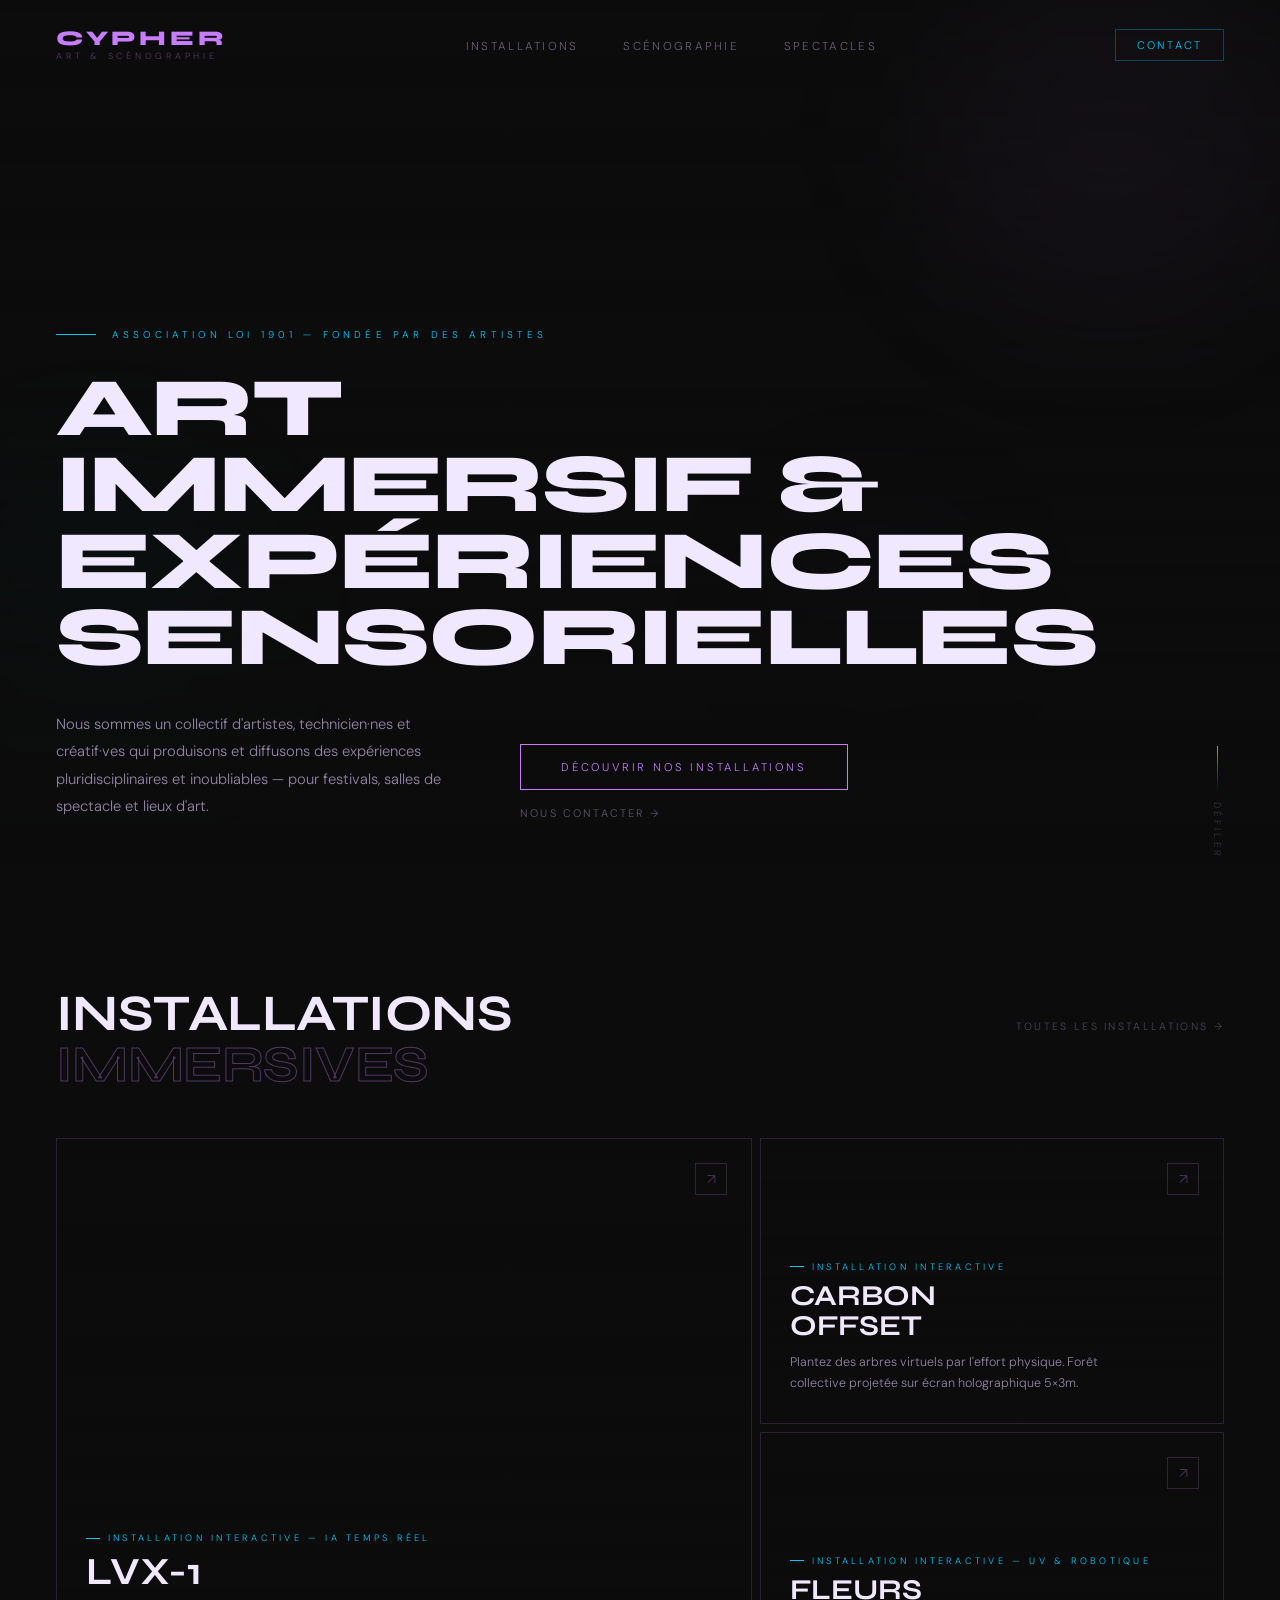
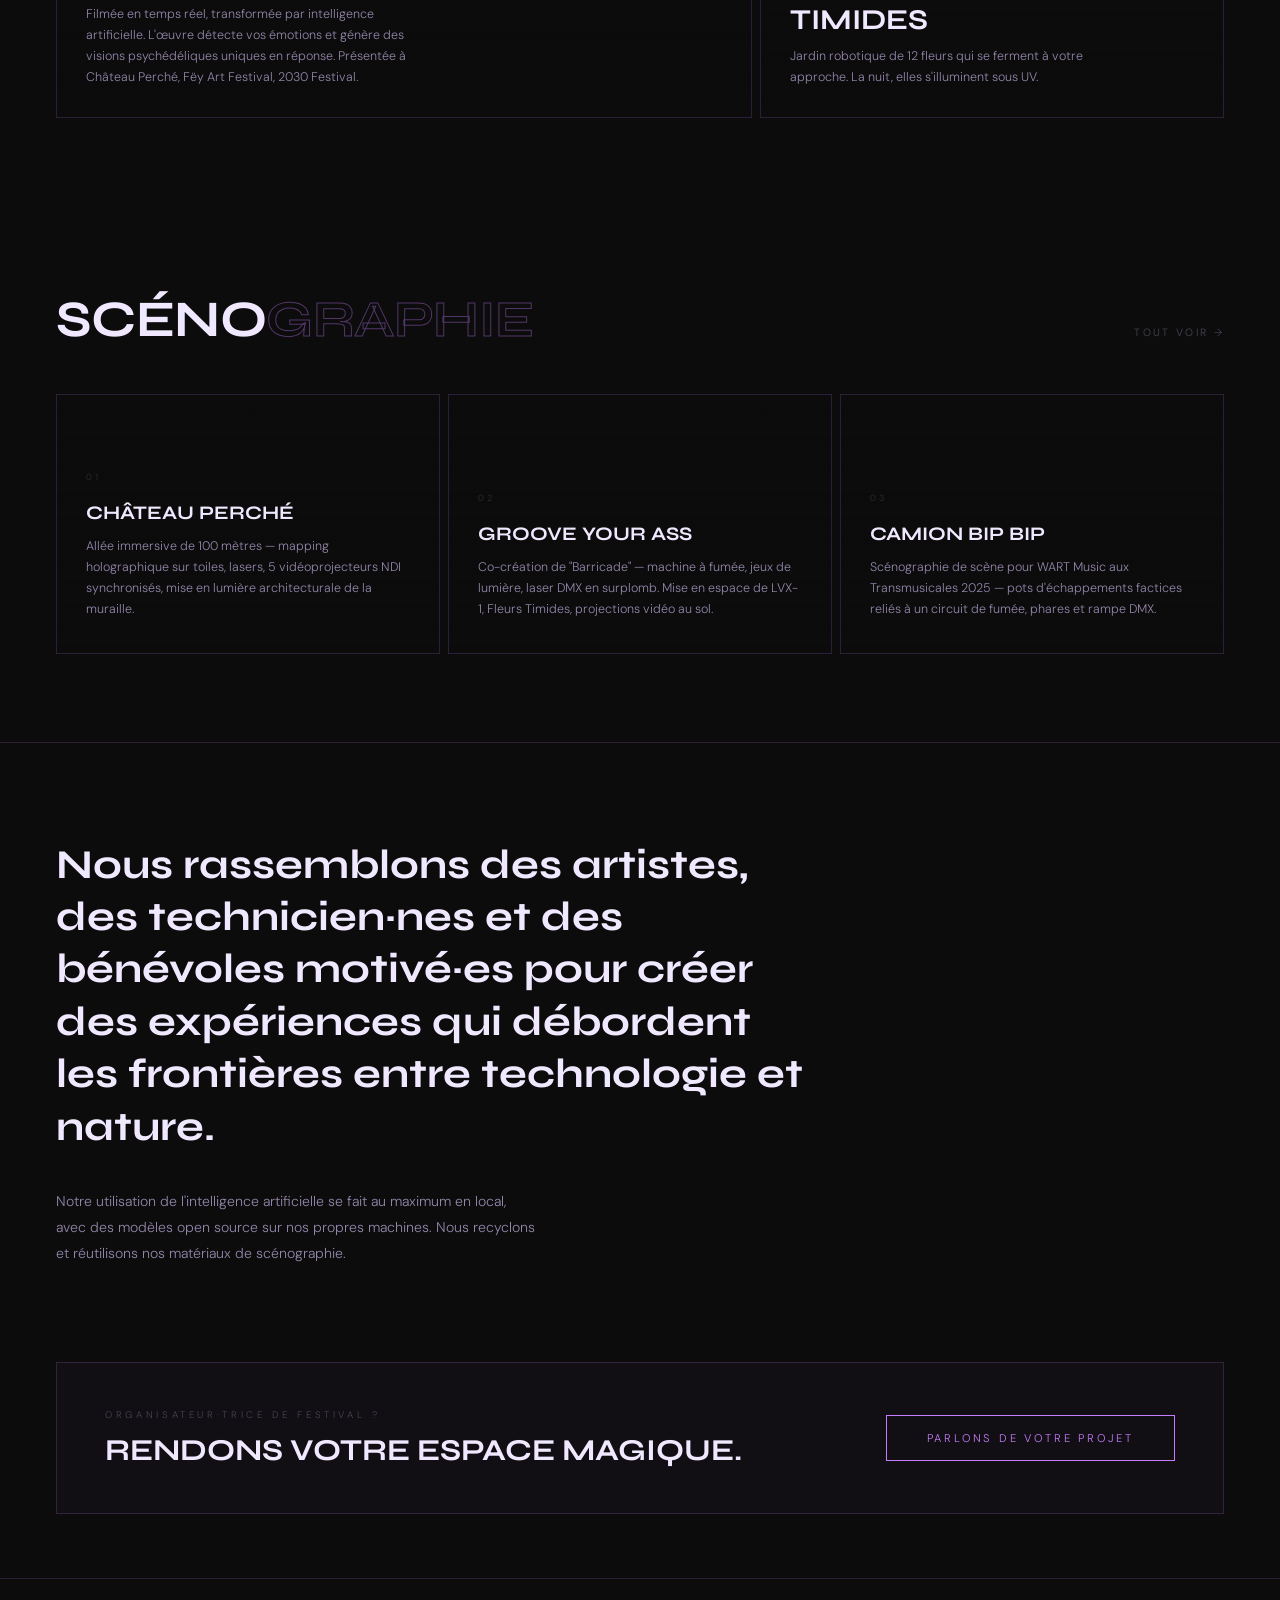
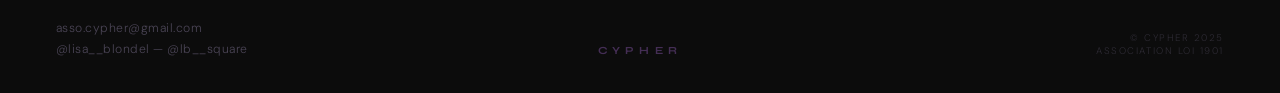
==== index.html @ 3e1b0156 "Add files via upload" ====
<!DOCTYPE html>
<html lang="fr">
<head>
  <meta charset="UTF-8" />
  <meta name="viewport" content="width=device-width, initial-scale=1.0" />
  <title>Cypher — Art Immersif & Scénographie</title>
  <meta name="description" content="Cypher produit des installations immersives, scénographies de festival et spectacles vivants." />
  <link rel="preconnect" href="https://fonts.googleapis.com" />
  <link rel="preconnect" href="https://fonts.gstatic.com" crossorigin />
  <link href="https://fonts.googleapis.com/css2?family=Syne:wght@400;700;800&family=DM+Sans:ital,opsz,wght@0,9..40,300;0,9..40,400;1,9..40,300&display=swap" rel="stylesheet" />
  <link rel="stylesheet" href="style.css" />
</head>
<body>

  <!-- Orbes ambiance -->
  <div class="orbe orbe-1" aria-hidden="true"></div>
  <div class="orbe orbe-2" aria-hidden="true"></div>
  <div class="orbe orbe-3" aria-hidden="true"></div>

  <div class="page">

  <nav id="nav">
      <a href="index.html" class="nav-logo">
        <span class="nav-logo-mot">Cypher</span>
        <span class="nav-logo-sous">Art & Scénographie</span>
      </a>
      <ul class="nav-liens">
        <li><a href="projets.html">Installations</a></li>
        <li><a href="scenographie.html">Scénographie</a></li>
        <li><a href="spectacles.html">Spectacles</a></li>
      </ul>
      <a href="contact.html" class="nav-contact">Contact</a>
      <button class="nav-hamburger" id="hamburger" aria-label="Menu">
        <span></span><span></span><span></span>
      </button>
    </nav>
    <div class="nav-drawer" id="drawer">
      <a href="projets.html">Installations</a>
      <a href="scenographie.html">Scénographie</a>
      <a href="spectacles.html">Spectacles</a>
      <a href="contact.html" class="drawer-contact">Contact</a>
    </div>

<!-- Curseur personnalisé -->
  <!-- Canvas d'ambiance -->
  

    <!-- ─── NAVIGATION ─── -->
    

    <!-- Drawer mobile -->
    <!-- ─── HERO ─── -->
    <section class="hero">
      <div class="hero-voile"></div>
      <div class="hero-contenu">
        <div class="hero-label">
          <div class="hero-label-trait"></div>
          <span class="hero-label-texte">Association loi 1901 — Fondée par des artistes</span>
        </div>

        <h1 class="hero-h1">
          <span class="ligne-pleine">Art immersif</span>
          <span class="ligne-contour">&amp; expériences</span>
          <span class="ligne-mixte"><span class="mot-cyan">sensorielles</span></span>
        </h1>

        <div class="hero-bas">
          <p class="hero-desc">
            Nous sommes un collectif d'artistes, technicien·nes et créatif·ves qui produisons et diffusons des expériences pluridisciplinaires et inoubliables — pour festivals, salles de spectacle et lieux d'art.
          </p>
          <div class="hero-cta">
            <a href="projets.html" class="btn-principal">Découvrir nos installations</a>
            <a href="contact.html" class="btn-secondaire">Nous contacter →</a>
          </div>
        </div>
      </div>

      <div class="scroll-hint">
        <div class="scroll-hint-ligne"></div>
        Défiler
      </div>
    </section>

    <!-- ─── INSTALLATIONS IMMERSIVES ─── -->
    <section>
      <div class="section-entete">
        <h2 class="section-titre">
          Installations<br><span class="contour">immersives</span>
        </h2>
        <a href="projets.html" class="lien-tout">Toutes les installations →</a>
      </div>

      <div class="projets-grille">

        <!-- LVX-1 — grande carte -->
        <a href="projets.html#lvx1" class="carte-projet grande carte-lvx" data-observe>
          <div class="carte-fleche">↗</div>
          <div class="carte-contenu">
            <div class="carte-categorie">Installation interactive — IA temps réel</div>
            <h3 class="carte-titre">LVX-1</h3>
            <p class="carte-desc">
              Filmée en temps réel, transformée par intelligence artificielle. L'œuvre détecte vos émotions et génère des visions psychédéliques uniques en réponse. Présentée à Château Perché, Fëy Art Festival, 2030 Festival.
            </p>
          </div>
        </a>

        <!-- Carbon Offset -->
        <a href="projets.html#carbon" class="carte-projet carte-carbon" data-observe>
          <div class="carte-fleche">↗</div>
          <div class="carte-contenu">
            <div class="carte-categorie">Installation interactive</div>
            <h3 class="carte-titre">Carbon<br>Offset</h3>
            <p class="carte-desc">Plantez des arbres virtuels par l'effort physique. Forêt collective projetée sur écran holographique 5×3m.</p>
          </div>
        </a>

        <!-- Fleurs Timides -->
        <a href="projets.html#fleurs" class="carte-projet carte-fleurs" data-observe>
          <div class="carte-fleche">↗</div>
          <div class="carte-contenu">
            <div class="carte-categorie">Installation interactive — UV & robotique</div>
            <h3 class="carte-titre">Fleurs<br>Timides</h3>
            <p class="carte-desc">Jardin robotique de 12 fleurs qui se ferment à votre approche. La nuit, elles s'illuminent sous UV.</p>
          </div>
        </a>

      </div>
    </section>

    <!-- ─── SCÉNOGRAPHIE ─── -->
    <section>
      <div class="section-entete">
        <h2 class="section-titre">
          Scéno<span class="contour">graphie</span>
        </h2>
        <a href="scenographie.html" class="lien-tout">Tout voir →</a>
      </div>

      <div class="scenographie-grille">

        <a href="scenographie.html#chateau" class="carte-sceno" data-observe>
          <div class="carte-sceno-bg" style="background-image: url('images/cp-main.jpg'); background-position: center 40%;"></div>
          <div class="carte-sceno-voile"></div>
          <div class="sceno-num">01</div>
          <h3 class="sceno-titre">Château Perché</h3>
          <p class="sceno-desc">Allée immersive de 100 mètres — mapping holographique sur toiles, lasers, 5 vidéoprojecteurs NDI synchronisés, mise en lumière architecturale de la muraille.</p>
        </a>

        <a href="scenographie.html#gya" class="carte-sceno" data-observe>
          <div class="carte-sceno-bg" style="background-image: url('images/gya-main.jpg');"></div>
          <div class="carte-sceno-voile"></div>
          <div class="sceno-num">02</div>
          <h3 class="sceno-titre">Groove Your Ass</h3>
          <p class="sceno-desc">Co-création de "Barricade" — machine à fumée, jeux de lumière, laser DMX en surplomb. Mise en espace de LVX-1, Fleurs Timides, projections vidéo au sol.</p>
        </a>

        <a href="scenographie.html#cbb" class="carte-sceno" data-observe>
          <div class="carte-sceno-bg" style="background-image: url('images/cbb-main.jpg');"></div>
          <div class="carte-sceno-voile"></div>
          <div class="sceno-num">03</div>
          <h3 class="sceno-titre">Camion Bip Bip</h3>
          <p class="sceno-desc">Scénographie de scène pour WART Music aux Transmusicales 2025 — pots d'échappements factices reliés à un circuit de fumée, phares et rampe DMX.</p>
        </a>

      </div>
    </section>

    <!-- ─── MANIFESTE ─── -->
    <div class="manifeste">
      <div class="manifeste-orbe"></div>
      <blockquote class="manifeste-citation">
        Nous rassemblons des artistes, des technicien·nes et des <span class="mot-highlight">bénévoles motivé·es</span> pour créer des expériences qui débordent <span class="mot-highlight">les frontières</span> entre technologie et nature.
      </blockquote>
      <p class="manifeste-sous">
        Notre utilisation de l'intelligence artificielle se fait au maximum en local, avec des modèles open source sur nos propres machines. Nous recyclons et réutilisons nos matériaux de scénographie.
    </div>

    <!-- ─── CONTACT STRIP ─── -->
    <div class="contact-strip">
      <div>
        <div class="contact-pre">Organisateur·trice de festival ?</div>
        <div class="contact-titre">Rendons votre espace magique.</div>
      </div>
      <a href="contact.html" class="btn-principal">Parlons de votre projet</a>
    </div>

    <!-- ─── FOOTER ─── -->
    <footer>
      <div class="footer-infos">
        <a href="mailto:asso.cypher@gmail.com">asso.cypher@gmail.com</a>
        <a href="https://instagram.com/lisa__blondel" target="_blank">@lisa__blondel — @lb__square</a>
      </div>
      <div class="footer-logo">Cypher</div>
      <div class="footer-copy">© Cypher 2025<br>Association loi 1901</div>
    </footer>

  </div><!-- .page -->
  <script src="main.js"></script>
</body>
</html>
---- style.css ----
/* ═══════════════════════════════════════════════
   CYPHER — style.css
   Design : Demi-teinte
   Noir + Violet/Cyan, orbes CSS, zéro canvas
   ═══════════════════════════════════════════════ */

/* ─── VARIABLES ─── */
:root {
  --noir:    #0c0c0c;
  --cyan:    #00c8ff;
  --violet:  #c77dff;
  --blanc:   #f0e8ff;
  --texte:   rgba(220, 200, 255, 0.65);
  --bordure: rgba(199, 125, 255, 0.18);
  --font-t:  'Syne', sans-serif;
  --font-c:  'DM Sans', sans-serif;
}

/* ─── RESET ─── */
*, *::before, *::after { margin:0; padding:0; box-sizing:border-box; }
html { scroll-behavior: smooth; }

body {
  background: var(--noir);
  color: var(--blanc);
  font-family: var(--font-c);
  font-weight: 300;
  overflow-x: hidden;
}

a { text-decoration: none; color: inherit; }
img { display: block; max-width: 100%; }

/* ─── ORBES CSS (remplace canvas) ─── */
.orbe {
  position: fixed;
  border-radius: 50%;
  pointer-events: none;
  z-index: 0;
  filter: blur(80px);
  opacity: 0.55;
}
.orbe-1 {
  width: 500px; height: 500px;
  background: radial-gradient(circle, rgba(199,125,255,0.22), transparent 70%);
  top: -120px; right: -80px;
  animation: drift-1 18s ease-in-out infinite alternate;
}
.orbe-2 {
  width: 400px; height: 400px;
  background: radial-gradient(circle, rgba(0,200,255,0.15), transparent 70%);
  bottom: 10vh; left: -100px;
  animation: drift-2 22s ease-in-out infinite alternate;
}
.orbe-3 {
  width: 300px; height: 300px;
  background: radial-gradient(circle, rgba(100,60,255,0.12), transparent 70%);
  top: 50vh; right: 20vw;
  animation: drift-3 26s ease-in-out infinite alternate;
}

@keyframes drift-1 {
  from { transform: translate(0, 0); }
  to   { transform: translate(-60px, 80px); }
}
@keyframes drift-2 {
  from { transform: translate(0, 0); }
  to   { transform: translate(80px, -60px); }
}
@keyframes drift-3 {
  from { transform: translate(0, 0); }
  to   { transform: translate(-40px, -80px); }
}

/* ─── PAGE ─── */
.page { position: relative; z-index: 1; }

/* ─── NAV ─── */
nav {
  position: fixed;
  top: 0; left: 0; right: 0;
  z-index: 100;
  display: flex;
  justify-content: space-between;
  align-items: center;
  padding: 1.8rem 3.5rem;
  transition: background 0.4s, padding 0.4s, backdrop-filter 0.4s;
}

nav.scrolled {
  background: rgba(12,12,12,0.82);
  backdrop-filter: blur(14px);
  -webkit-backdrop-filter: blur(14px);
  padding: 1.1rem 3.5rem;
  border-bottom: 1px solid var(--bordure);
}

.nav-logo { display: flex; flex-direction: column; line-height: 1; }
.nav-logo-mot {
  font-family: var(--font-t);
  font-weight: 800;
  font-size: 1.3rem;
  letter-spacing: 0.18em;
  text-transform: uppercase;
  color: var(--violet);
}
.nav-logo-sous {
  font-size: 0.56rem;
  letter-spacing: 0.42em;
  text-transform: uppercase;
  color: rgba(199,125,255,0.4);
  margin-top: 2px;
}

.nav-liens { list-style: none; display: flex; gap: 2.8rem; }
.nav-liens a {
  font-size: 0.72rem;
  letter-spacing: 0.2em;
  text-transform: uppercase;
  color: rgba(220,200,255,0.45);
  transition: color 0.3s;
  position: relative;
}
.nav-liens a::after {
  content: '';
  position: absolute;
  bottom: -3px; left: 0;
  width: 0; height: 1px;
  background: var(--violet);
  transition: width 0.3s;
}
.nav-liens a:hover, .nav-liens a.active { color: var(--violet); }
.nav-liens a:hover::after, .nav-liens a.active::after { width: 100%; }

.nav-contact {
  font-size: 0.68rem;
  letter-spacing: 0.2em;
  text-transform: uppercase;
  color: var(--cyan);
  border: 1px solid rgba(0,200,255,0.3);
  padding: 0.5rem 1.3rem;
  transition: background 0.3s;
}
.nav-contact:hover { background: rgba(0,200,255,0.08); }

/* ─── HAMBURGER ─── */
.nav-hamburger {
  display: none;
  flex-direction: column;
  gap: 5px;
  width: 36px; height: 36px;
  background: none; border: none;
  cursor: pointer; padding: 4px;
  z-index: 200;
}
.nav-hamburger span {
  display: block; width: 100%; height: 1.5px;
  background: var(--violet);
  transition: transform 0.3s, opacity 0.3s;
  transform-origin: center;
}
.nav-hamburger.ouvert span:nth-child(1) { transform: translateY(6.5px) rotate(45deg); }
.nav-hamburger.ouvert span:nth-child(2) { opacity: 0; }
.nav-hamburger.ouvert span:nth-child(3) { transform: translateY(-6.5px) rotate(-45deg); }

.nav-drawer {
  display: none;
  position: fixed; inset: 0;
  z-index: 150;
  background: rgba(12,12,12,0.97);
  backdrop-filter: blur(16px);
  flex-direction: column;
  align-items: center;
  justify-content: center;
  gap: 2.5rem;
  opacity: 0; pointer-events: none;
  transition: opacity 0.3s;
}
.nav-drawer.ouvert { opacity: 1; pointer-events: all; }
.nav-drawer a {
  font-family: var(--font-t);
  font-size: 2.2rem;
  font-weight: 700;
  text-transform: uppercase;
  color: rgba(220,200,255,0.45);
  transition: color 0.3s;
}
.nav-drawer a:hover, .nav-drawer a.active { color: var(--violet); }
.nav-drawer .drawer-contact {
  font-size: 1rem;
  border: 1px solid var(--bordure);
  padding: 0.8rem 2.5rem;
  color: var(--cyan);
}

/* ─── BOUTONS ─── */
.btn-principal {
  display: inline-block;
  border: 1px solid var(--violet);
  color: var(--violet);
  font-family: var(--font-c);
  font-size: 0.7rem;
  letter-spacing: 0.25em;
  text-transform: uppercase;
  padding: 0.95rem 2.5rem;
  transition: background 0.3s;
  position: relative; overflow: hidden;
}
.btn-principal:hover { background: rgba(199,125,255,0.08); }

.btn-secondaire {
  font-size: 0.68rem;
  letter-spacing: 0.2em;
  text-transform: uppercase;
  color: rgba(220,200,255,0.4);
  transition: color 0.3s;
  display: inline-block;
}
.btn-secondaire:hover { color: var(--blanc); }

/* ─── HERO ─── */
.hero {
  min-height: 100svh;
  display: flex;
  flex-direction: column;
  justify-content: flex-end;
  padding: 0 3.5rem 5rem;
  position: relative;
  overflow: hidden;
  background-image: url('images/cp-2.jpg');
  background-size: cover;
  background-position: center 30%;
}

.hero-voile {
  position: absolute; inset: 0;
  background: linear-gradient(to bottom,
    rgba(12,12,12,0.6) 0%,
    rgba(12,12,12,0.2) 40%,
    rgba(12,12,12,0.8) 75%,
    rgba(12,12,12,0.98) 100%);
  z-index: 1;
}
.hero-contenu { position: relative; z-index: 2; max-width: 860px; }

.hero-label {
  display: flex; align-items: center; gap: 1rem;
  margin-bottom: 1.8rem;
  opacity: 0; animation: up 0.7s 0.2s forwards;
}
.hero-label-trait {
  width: 40px; height: 1px;
  background: var(--cyan);
}
.hero-label-texte {
  font-size: 0.62rem; letter-spacing: 0.42em;
  text-transform: uppercase; color: var(--cyan);
}

.hero-h1 {
  font-family: var(--font-t);
  font-size: clamp(1.4rem, 6.5vw, 7.5rem);
  font-weight: 800;
  text-transform: uppercase;
  letter-spacing: -0.02em;
  line-height: 0.92;
  margin-bottom: 2.2rem;
  opacity: 0; animation: up 0.8s 0.35s forwards;
  word-break: keep-all;
  hyphens: none;
}
.hero-h1 .plein   { display: block; color: var(--blanc); }
.hero-h1 .contour {
  display: block; color: transparent;
  -webkit-text-stroke: 1.5px rgba(0,200,255,0.5);
}
.hero-h1 .accent  { color: var(--cyan); }

.hero-bas {
  display: flex; align-items: flex-end; gap: 4rem;
  opacity: 0; animation: up 0.8s 0.5s forwards;
}
.hero-desc {
  font-size: 0.92rem; line-height: 1.85;
  color: var(--texte); max-width: 400px;
}
.hero-cta { display: flex; flex-direction: column; gap: 1rem; flex-shrink: 0; }

.scroll-hint {
  position: absolute; bottom: 2.5rem; right: 3.5rem; z-index: 2;
  display: flex; align-items: center; gap: 0.8rem;
  writing-mode: vertical-rl;
  font-size: 0.6rem; letter-spacing: 0.35em;
  text-transform: uppercase; color: rgba(220,200,255,0.2);
}
.scroll-hint-ligne {
  width: 1px; height: 44px;
  background: linear-gradient(180deg, var(--cyan), transparent);
  animation: pulse 2.2s infinite;
}

/* ─── STATS ─── */
.stats {
  display: grid; grid-template-columns: repeat(4,1fr);
  border-top: 1px solid var(--bordure);
  border-bottom: 1px solid var(--bordure);
}
.stat {
  padding: 2rem 2.2rem;
  border-right: 1px solid var(--bordure);
}
.stat:last-child { border-right: none; }
.stat-chiffre {
  font-family: var(--font-t);
  font-size: 2.6rem; font-weight: 700;
  color: var(--cyan); line-height: 1;
  margin-bottom: 0.4rem;
}
.stat-label {
  font-size: 0.66rem; letter-spacing: 0.2em;
  text-transform: uppercase; color: rgba(220,200,255,0.3);
}

/* ─── SECTIONS ─── */
section { padding: 5.5rem 3.5rem; }

.section-entete {
  display: flex; justify-content: space-between;
  align-items: baseline; margin-bottom: 3rem;
}
.section-titre {
  font-family: var(--font-t);
  font-size: clamp(1.4rem, 5vw, 3.2rem);
  font-weight: 700; text-transform: uppercase;
  letter-spacing: -0.01em; line-height: 1;
  word-break: keep-all; hyphens: none;
}
.section-titre .contour {
  color: transparent;
  -webkit-text-stroke: 1px rgba(199,125,255,0.38);
}
.lien-tout {
  font-size: 0.66rem; letter-spacing: 0.22em;
  text-transform: uppercase; color: rgba(220,200,255,0.3);
  transition: color 0.3s;
}
.lien-tout:hover { color: var(--violet); }

/* ─── GRILLE PROJETS (accueil) ─── */
.projets-grille {
  display: grid;
  grid-template-columns: 1.5fr 1fr;
  grid-template-rows: 1fr 1fr;
  gap: 8px; height: 580px;
}
.carte-projet {
  position: relative; overflow: hidden;
  border: 1px solid var(--bordure);
  display: flex; flex-direction: column;
  justify-content: flex-end; padding: 1.8rem;
  transition: border-color 0.4s;
  opacity: 0; transform: translateY(24px);
  transition: opacity 0.6s, transform 0.6s, border-color 0.4s;
}
.carte-projet.visible { opacity: 1; transform: none; }
.carte-projet:nth-child(2) { transition-delay: 0.1s; }
.carte-projet:nth-child(3) { transition-delay: 0.2s; }
.carte-projet.grande { grid-row: span 2; }
.carte-projet:hover { border-color: rgba(199,125,255,0.45); }

/* photo en ::before */
.carte-projet::before {
  content: ''; position: absolute; inset: 0;
  background-size: cover; background-position: center;
  transform: scale(1.04);
  transition: transform 0.6s;
}
.carte-projet:hover::before { transform: scale(1); }

/* overlay dégradé */
.carte-projet::after {
  content: ''; position: absolute; inset: 0;
  background: linear-gradient(to top,
    rgba(12,12,12,0.92) 0%,
    rgba(12,12,12,0.3) 55%,
    rgba(12,12,12,0.1) 100%);
}

.carte-lvx::before    { background-image: url('images/lvx1_MAIN.png'); }
.carte-carbon::before { background-image: url('images/carbon_offset_MAIN.jpg'); }
.carte-fleurs::before { background-image: url('images/CP_MAIN.jpg'); }

.carte-contenu { position: relative; z-index: 1; }
.carte-categorie {
  font-size: 0.58rem; letter-spacing: 0.35em;
  text-transform: uppercase; color: var(--cyan);
  margin-bottom: 0.5rem;
  display: flex; align-items: center; gap: 0.5rem;
}
.carte-categorie::before {
  content: ''; display: block;
  width: 14px; height: 1px; background: var(--cyan);
}
.carte-titre {
  font-family: var(--font-t);
  font-size: clamp(1rem, 4vw, 1.8rem);
  font-weight: 700; text-transform: uppercase;
  line-height: 1.05; margin-bottom: 0.7rem;
  word-break: keep-all; hyphens: none;
}
.carte-projet.grande .carte-titre { font-size: clamp(1.2rem, 4vw, 2.4rem); }
.carte-desc {
  font-size: 0.78rem; line-height: 1.7;
  color: var(--texte); max-width: 340px;
}
.carte-fleche {
  position: absolute; top: 1.5rem; right: 1.5rem;
  width: 32px; height: 32px;
  border: 1px solid rgba(199,125,255,0.2);
  display: flex; align-items: center; justify-content: center;
  font-size: 0.9rem; color: rgba(199,125,255,0.35);
  transition: border-color 0.3s, color 0.3s, transform 0.3s;
  z-index: 1;
}
.carte-projet:hover .carte-fleche {
  border-color: var(--violet); color: var(--violet);
  transform: translate(2px,-2px);
}

/* ─── BANDE EFFETS ─── */
.effets-bande {
  padding: 2rem 3.5rem;
  border-top: 1px solid var(--bordure);
  border-bottom: 1px solid var(--bordure);
  display: flex; align-items: center; gap: 1.8rem;
  flex-wrap: wrap;
}
.effets-label {
  font-size: 0.58rem; letter-spacing: 0.38em;
  text-transform: uppercase; color: rgba(220,200,255,0.22);
  white-space: nowrap; flex-shrink: 0;
}
.effets-pills { display: flex; gap: 6px; flex-wrap: wrap; }
.pill {
  font-size: 0.6rem; letter-spacing: 0.16em;
  text-transform: uppercase;
  padding: 0.38rem 0.95rem;
  border: 1px solid;
}
.pill-v { border-color: rgba(0,200,255,0.4); color: var(--cyan); }
.pill-u { border-color: rgba(199,125,255,0.4); color: var(--violet); }
.pill-f { border-color: rgba(220,200,255,0.15); color: rgba(220,200,255,0.35); }

/* ─── SCÉNO GRILLE (accueil) ─── */
.scenographie-grille {
  display: grid; grid-template-columns: repeat(3,1fr); gap: 8px;
}
.carte-sceno {
  border: 1px solid var(--bordure);
  padding: 2rem 1.8rem;
  position: relative; overflow: hidden;
  min-height: 260px;
  display: flex; flex-direction: column; justify-content: flex-end;
  transition: border-color 0.4s;
  opacity: 0; transform: translateY(20px);
  transition: opacity 0.6s, transform 0.6s, border-color 0.4s;
}
.carte-sceno.visible { opacity: 1; transform: none; }
.carte-sceno:nth-child(2) { transition-delay: 0.1s; }
.carte-sceno:nth-child(3) { transition-delay: 0.2s; }
.carte-sceno:hover { border-color: rgba(0,200,255,0.35); }
.carte-sceno-bg {
  position: absolute; inset: 0;
  background-size: cover; background-position: center;
  opacity: 0.22; transition: opacity 0.5s, transform 0.5s;
  transform: scale(1.03);
}
.carte-sceno:hover .carte-sceno-bg { opacity: 0.38; transform: scale(1); }
.carte-sceno-voile {
  position: absolute; inset: 0;
  background: linear-gradient(to top,
    rgba(12,12,12,0.95) 0%,
    rgba(12,12,12,0.35) 60%,
    rgba(12,12,12,0.05) 100%);
}
.sceno-num {
  font-size: 0.56rem; letter-spacing: 0.38em;
  color: rgba(220,200,255,0.18); margin-bottom: 1.2rem;
  position: relative; z-index: 1;
}
.sceno-titre {
  font-family: var(--font-t);
  font-size: clamp(1rem, 3.5vw, 1.2rem);
  font-weight: 700; text-transform: uppercase;
  line-height: 1.1; margin-bottom: 0.8rem;
  position: relative; z-index: 1;
  word-break: keep-all; hyphens: none;
}
.sceno-desc {
  font-size: 0.78rem; line-height: 1.7;
  color: var(--texte);
  position: relative; z-index: 1;
}

/* ─── MANIFESTE ─── */
.manifeste {
  padding: 6rem 3.5rem;
  border-top: 1px solid var(--bordure);
  position: relative;
}
.manifeste-citation {
  font-family: var(--font-t);
  font-size: clamp(1.2rem, 3.2vw, 2.6rem);
  font-weight: 700; line-height: 1.28;
  max-width: 760px;
  word-break: keep-all; hyphens: none;
}
.manifeste-citation .mot-h {
  color: transparent;
  -webkit-text-stroke: 1px rgba(0,200,255,0.45);
}
.manifeste-sous {
  margin-top: 2.2rem;
  font-size: 0.88rem; line-height: 1.85;
  color: var(--texte); max-width: 480px;
}

/* ─── CONTACT STRIP ─── */
.contact-strip {
  margin: 0 3.5rem 4rem;
  padding: 2.8rem 3rem;
  border: 1px solid var(--bordure);
  display: flex; justify-content: space-between;
  align-items: center;
  background: rgba(199,125,255,0.03);
}
.contact-pre {
  font-size: 0.6rem; letter-spacing: 0.38em;
  text-transform: uppercase; color: rgba(220,200,255,0.28);
  margin-bottom: 0.7rem;
}
.contact-titre {
  font-family: var(--font-t);
  font-size: clamp(1.1rem, 3vw, 1.9rem);
  font-weight: 700; text-transform: uppercase;
  word-break: keep-all; hyphens: none;
}

/* ─── FOOTER ─── */
footer {
  padding: 2.2rem 3.5rem;
  border-top: 1px solid var(--bordure);
  display: grid; grid-template-columns: 1fr auto 1fr;
  align-items: end; gap: 2rem;
}
.footer-infos a {
  display: block; font-size: 0.76rem;
  color: rgba(220,200,255,0.3); margin-top: 0.35rem;
  transition: color 0.3s; letter-spacing: 0.04em;
}
.footer-infos a:hover { color: var(--violet); }
.footer-logo {
  font-family: var(--font-t); font-weight: 700;
  font-size: 0.68rem; letter-spacing: 0.48em;
  text-transform: uppercase; color: rgba(199,125,255,0.3);
  text-align: center;
}
.footer-copy {
  font-size: 0.6rem; letter-spacing: 0.16em;
  text-transform: uppercase; color: rgba(220,200,255,0.16);
  text-align: right;
}

/* ─── PHOTOS (crop + lightbox) ─── */
.photo-cadre, .photo-sceno, .sceno-photo-principale,
.concept-photo, .galerie-photo {
  position: relative; overflow: hidden;
  border: 1px solid var(--bordure);
}
.photo-cadre img, .photo-sceno img,
.sceno-photo-principale img, .concept-photo img,
.galerie-photo img {
  width: 100%; object-fit: cover;
  display: block;
  filter: brightness(0.88) saturate(1.1);
  transition: transform 0.5s, filter 0.5s;
}
.photo-cadre img           { height: 380px; }
.sceno-photo-principale img { height: 480px; }
.photo-sceno img           { height: 320px; }
.concept-photo img         { height: 320px; }
.concept-photo.large img   { height: 400px; }
.galerie-photo img         { height: 340px; }

.photo-cadre:hover img, .photo-sceno:hover img,
.sceno-photo-principale:hover img, .concept-photo:hover img,
.galerie-photo:hover img {
  transform: scale(1.03);
  filter: brightness(1) saturate(1.2);
}

/* Indicateur lightbox */
.photo-cliquable::before {
  content: '⊕';
  position: absolute; top: 0.8rem; right: 0.9rem;
  font-size: 1rem; color: rgba(255,255,255,0.35);
  z-index: 2; pointer-events: none;
  transition: color 0.3s;
}
.photo-cliquable:hover::before { color: rgba(255,255,255,0.8); }

/* ─── LIGHTBOX ─── */
.lightbox-overlay {
  position: fixed; inset: 0; z-index: 9000;
  background: rgba(0,0,0,0.94);
  display: flex; align-items: center; justify-content: center;
  opacity: 0; pointer-events: none;
  transition: opacity 0.28s;
  padding: 2rem;
}
.lightbox-overlay.actif { opacity: 1; pointer-events: all; }
.lightbox-overlay img {
  max-width: 92vw; max-height: 90vh;
  width: auto; height: auto; object-fit: contain;
  transform: scale(0.96); transition: transform 0.28s;
}
.lightbox-overlay.actif img { transform: scale(1); }
.lightbox-fermer {
  position: fixed; top: 1.4rem; right: 1.6rem;
  width: 40px; height: 40px;
  background: none; border: 1px solid rgba(255,255,255,0.2);
  color: rgba(255,255,255,0.6); font-size: 1.2rem;
  cursor: pointer; display: flex;
  align-items: center; justify-content: center;
  transition: border-color 0.2s, color 0.2s; z-index: 9001;
}
.lightbox-fermer:hover { border-color: #fff; color: #fff; }

/* ─── GRILLES PHOTOS (pages intérieures) ─── */
.photos-grille-2 { display: grid; grid-template-columns: 1fr 1fr; gap: 8px; }
.photos-grille-3 { display: grid; grid-template-columns: 1fr 1fr 1fr; gap: 8px; }
.photos-sceno.cols-2 { display: grid; grid-template-columns: 1fr 1fr; gap: 8px; }
.photos-sceno.cols-3 { display: grid; grid-template-columns: 1fr 1fr 1fr; gap: 8px; }

/* ─── APPARITIONS ─── */
.apparait {
  opacity: 0; transform: translateY(22px);
  transition: opacity 0.6s, transform 0.6s;
}
.apparait.visible { opacity: 1; transform: none; }
.apparait.d1 { transition-delay: 0.1s; }
.apparait.d2 { transition-delay: 0.2s; }

/* ─── ANIMATIONS ─── */
@keyframes up {
  from { opacity:0; transform: translateY(24px); }
  to   { opacity:1; transform: none; }
}
@keyframes pulse {
  0%,100% { opacity:0.3; } 50% { opacity:1; }
}

/* ══════════════════════════════════════════════
   RESPONSIVE
   ══════════════════════════════════════════════ */

/* Tablette (< 1024px) */
@media (max-width: 1024px) {
  nav, nav.scrolled { padding-left: 2.2rem; padding-right: 2.2rem; }
  section, .manifeste { padding-left: 2.2rem; padding-right: 2.2rem; }
  .hero { padding: 0 2.2rem 4rem; }
  .contact-strip { margin: 0 2.2rem 3.5rem; }
  footer { padding: 2rem 2.2rem; }

  .projets-grille {
    grid-template-columns: 1fr 1fr;
    grid-template-rows: auto; height: auto;
  }
  .carte-projet.grande { grid-column: span 2; min-height: 340px; }
  .carte-projet        { min-height: 240px; }

  .scenographie-grille { grid-template-columns: 1fr 1fr; }
  .scenographie-grille .carte-sceno:last-child { grid-column: span 2; }

  .stats { grid-template-columns: 1fr 1fr; }
  .stat:nth-child(2) { border-right: none; }
  .stat:nth-child(3) { border-top: 1px solid var(--bordure); }
  .stat:nth-child(4) { border-top: 1px solid var(--bordure); border-right: none; }
}

/* Mobile (< 768px) */
@media (max-width: 768px) {
  /* Orbes plus petits */
  .orbe-1 { width: 280px; height: 280px; }
  .orbe-2 { width: 220px; height: 220px; }
  .orbe-3 { display: none; }

  /* Nav */
  nav, nav.scrolled { padding: 1rem 1.4rem; background: rgba(12,12,12,0.8); backdrop-filter: blur(10px); }
  .nav-liens, .nav-contact { display: none; }
  .nav-hamburger { display: flex; }
  .nav-drawer { display: flex; }

  /* Hero */
  .hero { padding: 0 1.4rem 3.5rem; min-height: 100svh; }
  .hero-voile {
    background: linear-gradient(to bottom,
      rgba(12,12,12,0.7) 0%, rgba(12,12,12,0.3) 35%,
      rgba(12,12,12,0.85) 75%, rgba(12,12,12,0.98) 100%);
  }
  .hero-bas { flex-direction: column; gap: 1.8rem; align-items: flex-start; }
  .hero-desc { max-width: 100%; font-size: 0.86rem; }
  .hero-cta { width: 100%; }
  .btn-principal { width: 100%; text-align: center; }
  .scroll-hint { display: none; }

  /* Layout */
  section, .manifeste { padding: 3.5rem 1.4rem; }
  .contact-strip {
    flex-direction: column; align-items: flex-start;
    gap: 1.5rem; margin: 0 1.4rem 3rem; padding: 1.8rem 1.4rem;
  }
  .contact-strip .btn-principal { width: 100%; text-align: center; }
  footer { grid-template-columns: 1fr; padding: 1.8rem 1.4rem; gap: 1.2rem; }
  .footer-logo, .footer-copy { text-align: left; }

  /* Grilles */
  .projets-grille { grid-template-columns: 1fr; height: auto; }
  .carte-projet.grande { grid-column: span 1; min-height: 300px; }
  .carte-projet        { min-height: 260px; }
  .scenographie-grille { grid-template-columns: 1fr; }
  .scenographie-grille .carte-sceno:last-child { grid-column: span 1; }
  .photos-grille-2, .photos-grille-3 { grid-template-columns: 1fr; }
  .photos-sceno.cols-2, .photos-sceno.cols-3 { grid-template-columns: 1fr; }

  /* Photos */
  .photo-cadre img { height: 260px; }
  .sceno-photo-principale img { height: 300px; }
  .photo-sceno img { height: 240px; }
  .concept-photo img, .concept-photo.large img { height: 260px; }
  .galerie-photo img { height: 260px; }
}

/* Petit mobile (< 480px) */
@media (max-width: 480px) {
  nav, nav.scrolled { padding: 0.9rem 1.1rem; }
  .hero { padding: 0 1.1rem 3rem; }
  section, .manifeste { padding: 3rem 1.1rem; }
  .contact-strip { margin: 0 1.1rem 2.5rem; padding: 1.5rem 1.1rem; }
  footer { padding: 1.6rem 1.1rem; }
  .effets-bande { padding: 1.5rem 1.1rem; }
  .stat-chiffre { font-size: 2rem; }
}
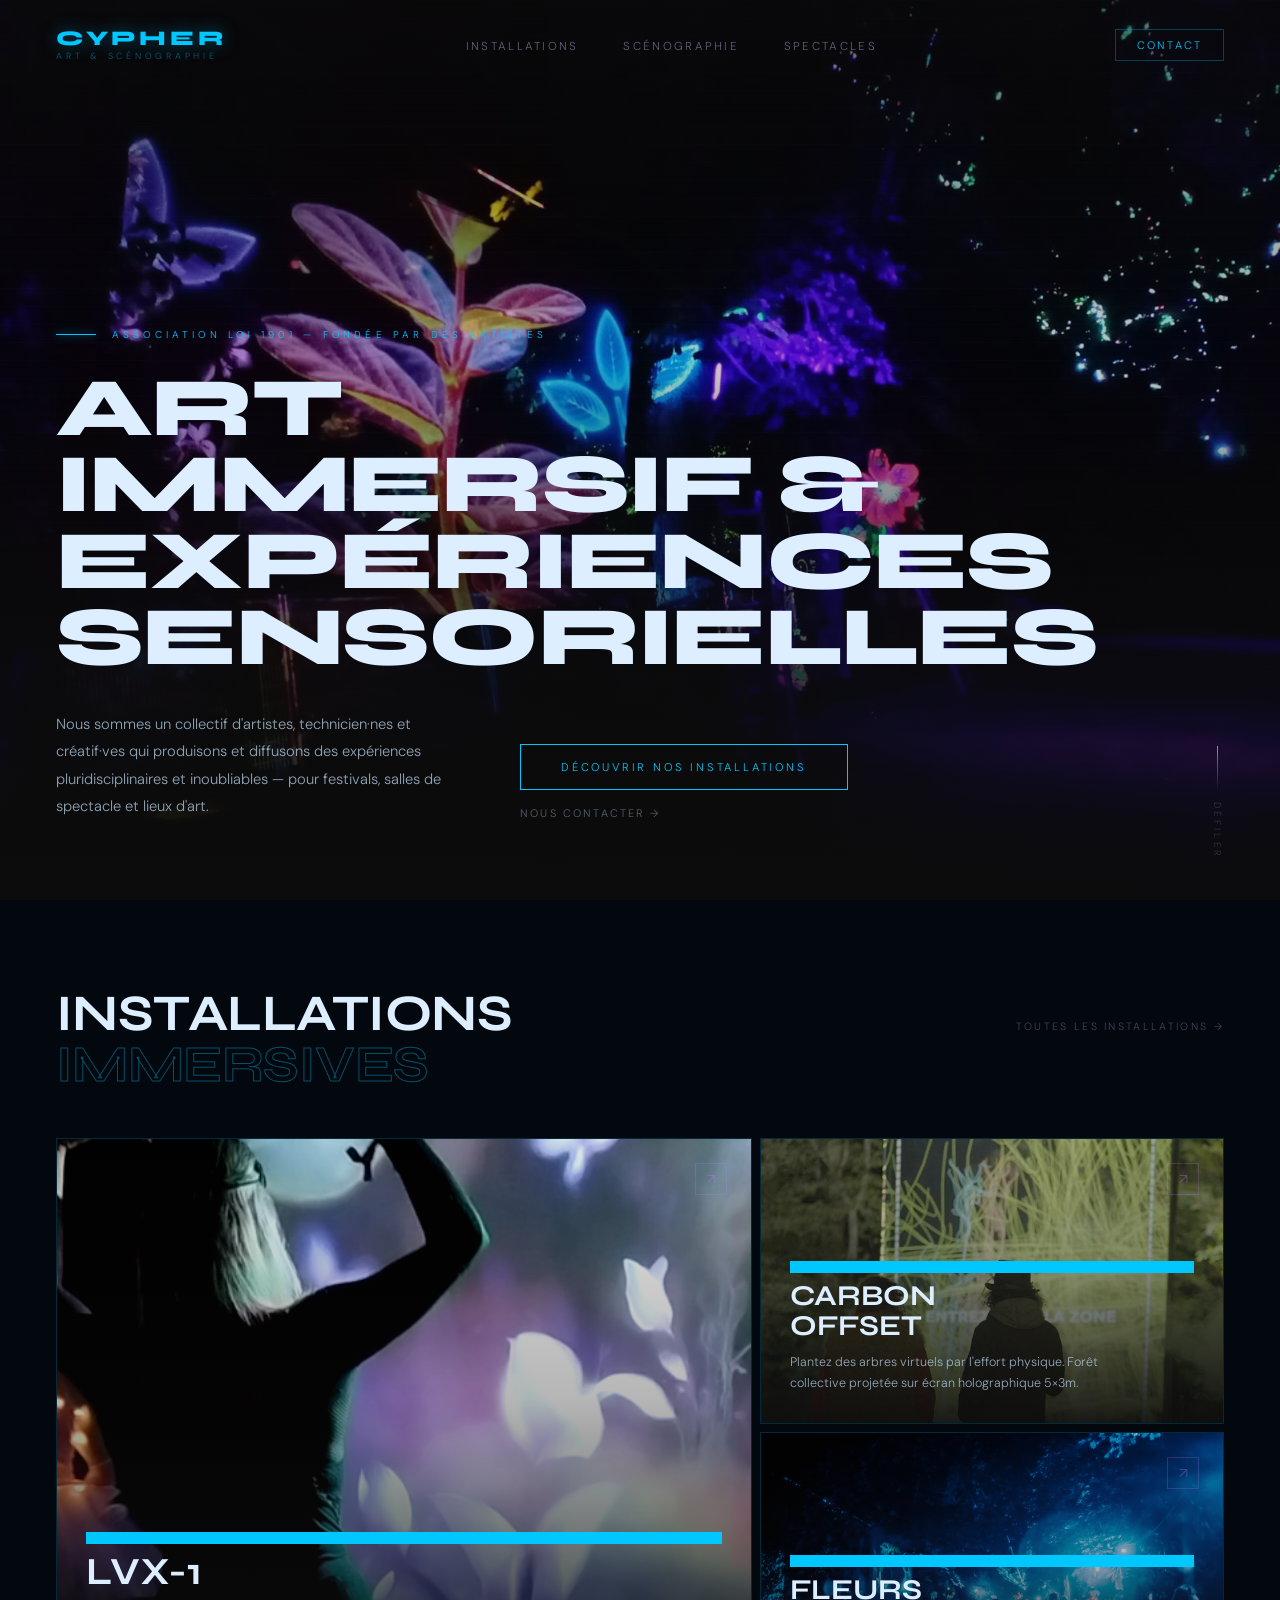
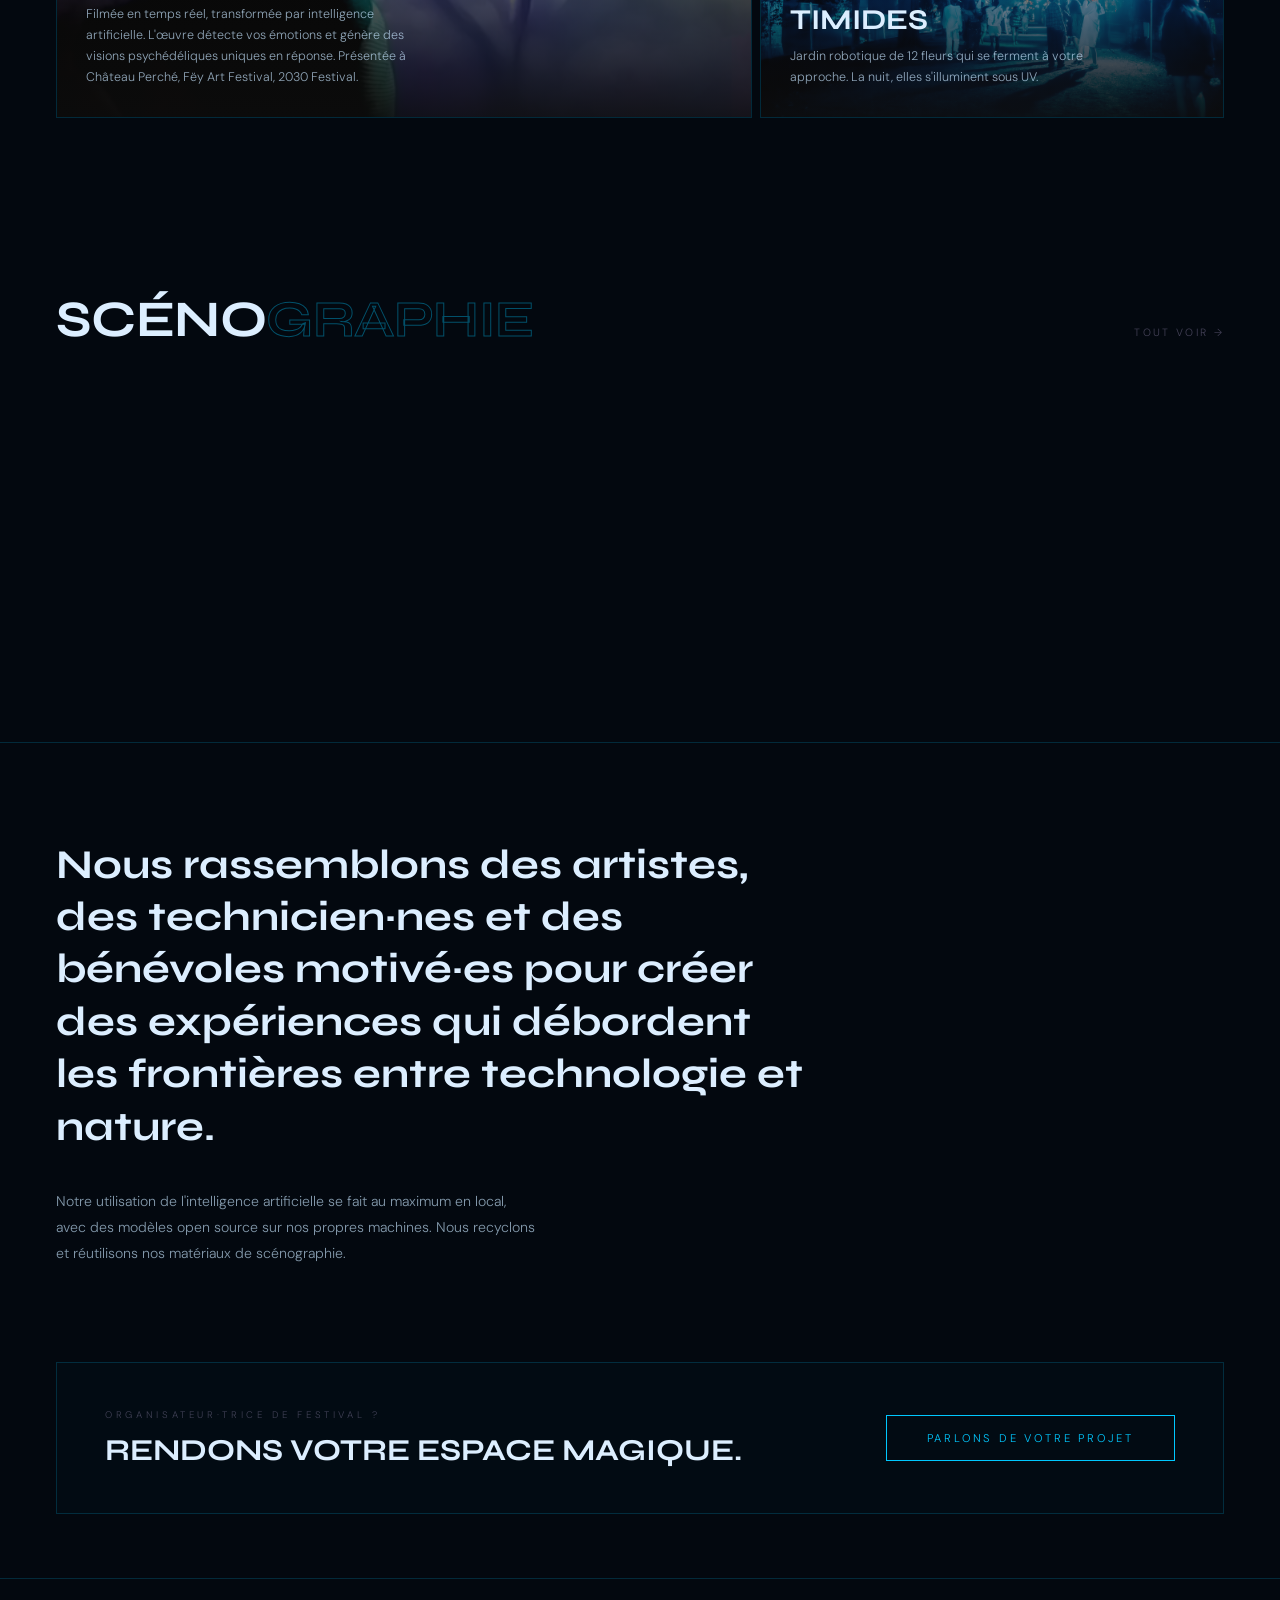
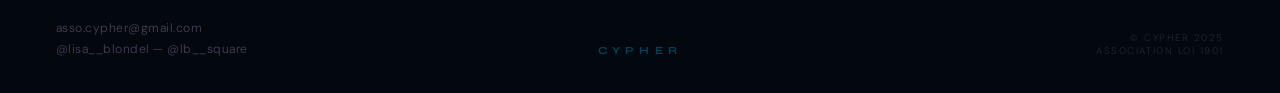
==== commit 53fb48c4: "Contact fixed" ====
--- a/index.html
+++ b/index.html
@@ -9,13 +9,157 @@
   <link rel="preconnect" href="https://fonts.gstatic.com" crossorigin />
   <link href="https://fonts.googleapis.com/css2?family=Syne:wght@400;700;800&family=DM+Sans:ital,opsz,wght@0,9..40,300;0,9..40,400;1,9..40,300&display=swap" rel="stylesheet" />
   <link rel="stylesheet" href="style.css" />
+
+  <style>
+    /* ── Thème cyan holographique (landing) ── */
+    :root {
+      --noir:    #03080f;
+      --cyan:    #00c8ff;
+      --violet:  #00c8ff;
+      --blanc:   #dceeff;
+      --texte:   rgba(200, 230, 255, 0.70);
+      --bordure: rgba(0, 200, 255, 0.18);
+    }
+
+    body { background: var(--noir); }
+
+    /* Orbes cyan */
+    .orbe-1 {
+      background: radial-gradient(circle, rgba(0,200,255,0.18), transparent 70%);
+      width: 600px; height: 600px;
+      top: -150px; right: -100px;
+      animation: drift-1 18s ease-in-out infinite alternate;
+    }
+    .orbe-2 {
+      background: radial-gradient(circle, rgba(0,150,255,0.13), transparent 70%);
+      width: 450px; height: 450px;
+      bottom: 5vh; left: -120px;
+      animation: drift-2 24s ease-in-out infinite alternate;
+    }
+    .orbe-3 {
+      background: radial-gradient(circle, rgba(100,200,255,0.09), transparent 70%);
+      width: 320px; height: 320px;
+      top: 45vh; right: 15vw;
+      animation: drift-3 28s ease-in-out infinite alternate;
+    }
+
+    /* Faisceaux holographiques en CSS */
+    .faisceau {
+      position: fixed;
+      pointer-events: none;
+      z-index: 0;
+      top: 0;
+      width: 1px;
+      height: 100vh;
+      transform-origin: top center;
+    }
+    .faisceau-1 {
+      left: 12%;
+      background: linear-gradient(to bottom, rgba(0,200,255,0.22), rgba(0,200,255,0.04) 40%, transparent);
+      transform: rotate(8deg);
+      filter: blur(1.5px);
+      animation: beam-sway-1 16s ease-in-out infinite alternate;
+    }
+    .faisceau-2 {
+      left: 72%;
+      background: linear-gradient(to bottom, rgba(0,180,255,0.16), rgba(0,180,255,0.03) 35%, transparent);
+      transform: rotate(-6deg);
+      filter: blur(2px);
+      animation: beam-sway-2 20s ease-in-out infinite alternate;
+    }
+    .faisceau-3 {
+      left: 48%;
+      background: linear-gradient(to bottom, rgba(180,230,255,0.1), rgba(180,230,255,0.02) 30%, transparent);
+      transform: rotate(3deg);
+      filter: blur(1px);
+      animation: beam-sway-3 26s ease-in-out infinite alternate;
+    }
+
+    @keyframes beam-sway-1 {
+      from { transform: rotate(6deg); opacity: 0.8; }
+      to   { transform: rotate(12deg); opacity: 1; }
+    }
+    @keyframes beam-sway-2 {
+      from { transform: rotate(-8deg); opacity: 0.7; }
+      to   { transform: rotate(-3deg); opacity: 1; }
+    }
+    @keyframes beam-sway-3 {
+      from { transform: rotate(1deg); opacity: 0.5; }
+      to   { transform: rotate(6deg); opacity: 0.9; }
+    }
+
+    /* Lignes scan holographiques sur le hero */
+    .hero::before {
+      content: '';
+      position: absolute; inset: 0;
+      background: repeating-linear-gradient(
+        0deg,
+        transparent, transparent 17px,
+        rgba(0,200,255,0.018) 17px,
+        rgba(0,200,255,0.018) 18px
+      );
+      pointer-events: none;
+      z-index: 1;
+    }
+
+    /* Overrides couleurs nav et UI */
+    .nav-logo-mot  { color: var(--cyan); text-shadow: 0 0 18px rgba(0,200,255,0.4); }
+    .nav-logo-sous { color: rgba(0,200,255,0.42); }
+    .nav-liens a:hover, .nav-liens a.active { color: var(--cyan); }
+    .nav-liens a::after { background: var(--cyan); }
+    nav.scrolled { border-bottom-color: rgba(0,200,255,0.18); }
+    .nav-contact { color: var(--cyan); border-color: rgba(0,200,255,0.3); }
+    .nav-contact:hover { background: rgba(0,200,255,0.08); }
+    .nav-hamburger span { background: var(--cyan); }
+    .nav-drawer a:hover, .nav-drawer a.active { color: var(--cyan); }
+    .nav-drawer .drawer-contact { color: var(--cyan); border-color: rgba(0,200,255,0.25); }
+
+    .hero-label-trait { background: var(--cyan); box-shadow: 0 0 8px var(--cyan); }
+    .hero-label-texte { color: var(--cyan); }
+    .hero-h1 .contour { -webkit-text-stroke-color: rgba(0,200,255,0.55); }
+    .hero-h1 .accent  { color: var(--cyan); text-shadow: 0 0 40px rgba(0,200,255,0.35); }
+
+    .stat-chiffre { color: var(--cyan); text-shadow: 0 0 18px rgba(0,200,255,0.3); }
+
+    .section-titre .contour { -webkit-text-stroke-color: rgba(0,200,255,0.38); }
+
+    .carte-categorie, .carte-categorie::before { color: var(--cyan); background: var(--cyan); box-shadow: none; }
+    .carte-projet:hover { border-color: rgba(0,200,255,0.45); }
+    .carte-projet:hover .carte-fleche { border-color: var(--cyan); color: var(--cyan); }
+
+    .carte-sceno:hover { border-color: rgba(0,200,255,0.35); }
+    .sceno-num { color: rgba(200,230,255,0.18); }
+
+    .manifeste-citation .mot-h { -webkit-text-stroke-color: rgba(0,200,255,0.45); }
+    .manifeste-sous { color: rgba(200,230,255,0.65); }
+
+    .contact-strip { background: rgba(0,200,255,0.02); }
+    .contact-strip::before { background: linear-gradient(135deg, rgba(0,200,255,0.04), transparent 60%); }
+    .btn-principal { border-color: var(--cyan); color: var(--cyan); }
+    .btn-principal:hover { background: rgba(0,200,255,0.07); box-shadow: 0 0 24px rgba(0,200,255,0.15); }
+    .btn-secondaire { color: rgba(200,230,255,0.4); }
+
+    .effets-bande { border-color: rgba(0,200,255,0.18); }
+    .pill-v { border-color: rgba(0,200,255,0.4); color: var(--cyan); }
+    .pill-u { border-color: rgba(100,180,255,0.35); color: rgba(100,200,255,0.8); }
+
+    footer { border-top-color: rgba(0,200,255,0.18); }
+    .footer-logo { color: rgba(0,200,255,0.3); }
+    .footer-infos a:hover { color: var(--cyan); }
+
+    .scroll-hint-ligne { background: linear-gradient(180deg, var(--cyan), transparent); }
+    .lien-tout:hover { color: var(--cyan); }
+  </style>
 </head>
 <body>
 
-  <!-- Orbes ambiance -->
+  <!-- Orbes + faisceaux holographiques CSS -->
   <div class="orbe orbe-1" aria-hidden="true"></div>
   <div class="orbe orbe-2" aria-hidden="true"></div>
   <div class="orbe orbe-3" aria-hidden="true"></div>
+  <div class="faisceau faisceau-1" aria-hidden="true"></div>
+  <div class="faisceau faisceau-2" aria-hidden="true"></div>
+  <div class="faisceau faisceau-3" aria-hidden="true"></div>
 
   <div class="page">
 
@@ -29,7 +173,7 @@
         <li><a href="scenographie.html">Scénographie</a></li>
         <li><a href="spectacles.html">Spectacles</a></li>
       </ul>
-      <a href="contact.html" class="nav-contact">Contact</a>
+      <a href="mailto:asso.cypher@gmail.com" class="nav-contact">Contact</a>
       <button class="nav-hamburger" id="hamburger" aria-label="Menu">
         <span></span><span></span><span></span>
       </button>
@@ -38,7 +182,7 @@
       <a href="projets.html">Installations</a>
       <a href="scenographie.html">Scénographie</a>
       <a href="spectacles.html">Spectacles</a>
-      <a href="contact.html" class="drawer-contact">Contact</a>
+      <a href="mailto:asso.cypher@gmail.com" class="drawer-contact">Contact</a>
     </div>
 
 <!-- Curseur personnalisé -->
@@ -70,7 +214,7 @@
           </p>
           <div class="hero-cta">
             <a href="projets.html" class="btn-principal">Découvrir nos installations</a>
-            <a href="contact.html" class="btn-secondaire">Nous contacter →</a>
+            <a href="mailto:asso.cypher@gmail.com" class="btn-secondaire">Nous contacter →</a>
           </div>
         </div>
       </div>
@@ -181,7 +325,7 @@
         <div class="contact-pre">Organisateur·trice de festival ?</div>
         <div class="contact-titre">Rendons votre espace magique.</div>
       </div>
-      <a href="contact.html" class="btn-principal">Parlons de votre projet</a>
+      <a href="mailto:asso.cypher@gmail.com" class="btn-principal">Parlons de votre projet</a>
     </div>
 
     <!-- ─── FOOTER ─── -->
